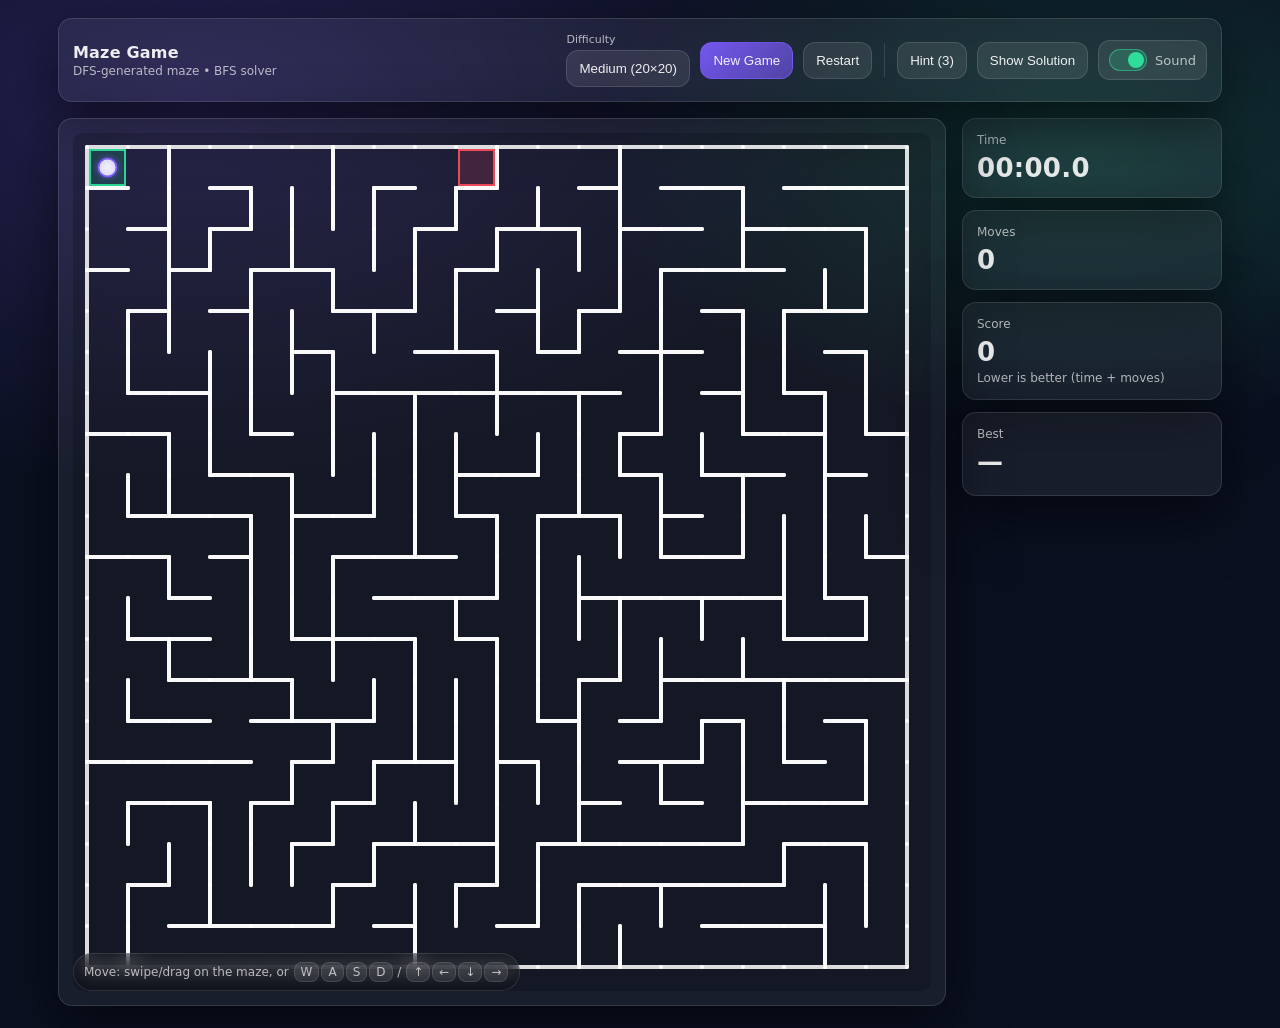
==== index.html @ 42cecdff "add new game" ====
﻿<!doctype html>
<html lang="en" data-theme="dark">
  <head>
    <meta charset="utf-8" />
    <meta name="viewport" content="width=device-width, initial-scale=1" />
    <title>Maze Game</title>
    <link rel="stylesheet" href="./css/styles.css" />
  </head>
  <body>
    <div class="app">
      <header class="topbar">
        <div class="brand">
          <div class="brand__title">Maze Game</div>
          <div class="brand__subtitle">DFS-generated maze • BFS solver</div>
        </div>

        <div class="controls" role="group" aria-label="Game controls">
          <label class="control">
            <span class="control__label">Difficulty</span>
            <select id="difficulty" class="select" aria-label="Difficulty">
              <option value="easy">Easy (10×10)</option>
              <option value="medium" selected>Medium (20×20)</option>
              <option value="hard">Hard (35×35)</option>
            </select>
          </label>

          <button id="newGame" class="btn btn--primary" type="button">New Game</button>
          <button id="restart" class="btn" type="button" title="Restart the same maze">Restart</button>

          <div class="divider" aria-hidden="true"></div>

          <button id="hint" class="btn" type="button">Hint (<span id="hintsLeft">3</span>)</button>
          <button id="solve" class="btn" type="button">Show Solution</button>
          <label class="toggle" title="Enable/disable sound">
            <input id="sound" type="checkbox" checked />
            <span class="toggle__ui"></span>
            <span class="toggle__label">Sound</span>
          </label>
        </div>
      </header>

      <main class="main">
        <section class="stage" aria-label="Maze canvas">
          <canvas id="canvas" class="canvas" width="800" height="800"></canvas>
          <div class="help">
            Move: swipe/drag on the maze, or <kbd>W</kbd><kbd>A</kbd><kbd>S</kbd><kbd>D</kbd> / <kbd>↑</kbd><kbd>←</kbd><kbd>↓</kbd><kbd>→</kbd>
          </div>
        </section>

        <aside class="hud" aria-label="Stats">
          <div class="card">
            <div class="card__label">Time</div>
            <div id="time" class="card__value">00:00.0</div>
          </div>
          <div class="card">
            <div class="card__label">Moves</div>
            <div id="moves" class="card__value">0</div>
          </div>
          <div class="card">
            <div class="card__label">Score</div>
            <div id="score" class="card__value">0</div>
            <div class="card__hint">Lower is better (time + moves)</div>
          </div>
          <div class="card">
            <div class="card__label">Best</div>
            <div id="best" class="card__value">—</div>
            <div id="bestMeta" class="card__hint"></div>
          </div>
        </aside>
      </main>
    </div>

    <div id="winOverlay" class="overlay" role="dialog" aria-modal="true" aria-labelledby="winTitle" hidden>
      <div class="modal">
        <div class="modal__header">
          <div id="winTitle" class="modal__title">You escaped!</div>
          <button id="closeWin" class="iconbtn" type="button" aria-label="Close">✕</button>
        </div>
        <div class="modal__body">
          <div id="winStats" class="winstats"></div>
          <div id="newBest" class="badge" hidden>New best score</div>
        </div>
        <div class="modal__footer">
          <button id="playAgain" class="btn btn--primary" type="button">New Game</button>
          <button id="restartWin" class="btn" type="button">Restart</button>
        </div>
      </div>
    </div>

    <script type="module" src="./js/game.js"></script>
  </body>
</html>
---- css/styles.css ----
﻿:root {
  --bg: #0b1020;
  --panel: rgba(255, 255, 255, 0.06);
  --panel-strong: rgba(255, 255, 255, 0.09);
  --text: rgba(255, 255, 255, 0.92);
  --muted: rgba(255, 255, 255, 0.68);
  --border: rgba(255, 255, 255, 0.12);
  --accent: #7c5cff;
  --accent2: #2ee59d;
  --danger: #ff4d5d;
  --shadow: 0 18px 60px rgba(0, 0, 0, 0.55);
  --radius: 14px;
  --radius-sm: 10px;
  --trans: 140ms ease;
}

html[data-theme="light"] {
  --bg: #f6f7fb;
  --panel: rgba(0, 0, 0, 0.05);
  --panel-strong: rgba(0, 0, 0, 0.07);
  --text: rgba(8, 12, 20, 0.94);
  --muted: rgba(8, 12, 20, 0.64);
  --border: rgba(8, 12, 20, 0.12);
  --shadow: 0 18px 60px rgba(0, 0, 0, 0.15);
}

*,
*::before,
*::after {
  box-sizing: border-box;
}

body {
  margin: 0;
  background: radial-gradient(1200px 700px at 15% 10%, rgba(124, 92, 255, 0.22), transparent 55%),
    radial-gradient(900px 500px at 85% 15%, rgba(46, 229, 157, 0.18), transparent 55%),
    var(--bg);
  color: var(--text);
  font-family: ui-sans-serif, system-ui, -apple-system, Segoe UI, Roboto, Helvetica, Arial, "Apple Color Emoji",
    "Segoe UI Emoji";
  min-height: 100vh;
}

.app {
  max-width: 1200px;
  margin: 0 auto;
  padding: 18px 18px 22px;
}

.topbar {
  display: flex;
  align-items: center;
  justify-content: space-between;
  gap: 18px;
  padding: 14px 14px;
  background: var(--panel);
  border: 1px solid var(--border);
  border-radius: var(--radius);
  box-shadow: var(--shadow);
  backdrop-filter: blur(10px);
}

.brand__title {
  font-weight: 700;
  letter-spacing: 0.2px;
}

.brand__subtitle {
  margin-top: 2px;
  font-size: 12px;
  color: var(--muted);
}

.controls {
  display: flex;
  flex-wrap: wrap;
  align-items: center;
  justify-content: flex-end;
  gap: 10px;
}

.divider {
  width: 1px;
  height: 34px;
  background: var(--border);
  margin: 0 2px;
}

.control {
  display: grid;
  gap: 4px;
}

.control__label {
  font-size: 11px;
  color: var(--muted);
}

.select {
  appearance: none;
  border: 1px solid var(--border);
  border-radius: 12px;
  padding: 10px 12px;
  background: var(--panel-strong);
  color: var(--text);
  outline: none;
  transition: transform var(--trans), border-color var(--trans), background var(--trans);
}

.select:hover {
  border-color: rgba(124, 92, 255, 0.45);
}

.btn {
  border: 1px solid var(--border);
  border-radius: 12px;
  padding: 10px 12px;
  background: var(--panel-strong);
  color: var(--text);
  cursor: pointer;
  transition: transform var(--trans), border-color var(--trans), background var(--trans);
  user-select: none;
}

.btn:hover {
  transform: translateY(-1px);
  border-color: rgba(124, 92, 255, 0.45);
}

.btn:active {
  transform: translateY(0px);
}

.btn--primary {
  background: linear-gradient(135deg, rgba(124, 92, 255, 0.92), rgba(124, 92, 255, 0.55));
  border-color: rgba(124, 92, 255, 0.6);
}

.iconbtn {
  width: 40px;
  height: 40px;
  border: 1px solid var(--border);
  border-radius: 12px;
  background: var(--panel-strong);
  color: var(--text);
  cursor: pointer;
}

.toggle {
  display: inline-flex;
  align-items: center;
  gap: 8px;
  padding: 8px 10px;
  border: 1px solid var(--border);
  border-radius: 12px;
  background: var(--panel-strong);
  cursor: pointer;
  user-select: none;
  transition: transform var(--trans), border-color var(--trans);
}

.toggle:hover {
  transform: translateY(-1px);
  border-color: rgba(124, 92, 255, 0.45);
}

.toggle input {
  display: none;
}

.toggle__ui {
  width: 38px;
  height: 22px;
  border-radius: 22px;
  position: relative;
  background: rgba(255, 255, 255, 0.14);
  border: 1px solid var(--border);
}

html[data-theme="light"] .toggle__ui {
  background: rgba(0, 0, 0, 0.1);
}

.toggle__ui::after {
  content: "";
  position: absolute;
  top: 50%;
  left: 3px;
  width: 16px;
  height: 16px;
  border-radius: 50%;
  transform: translateY(-50%);
  background: rgba(255, 255, 255, 0.9);
  transition: left var(--trans), background var(--trans);
}

html[data-theme="light"] .toggle__ui::after {
  background: rgba(0, 0, 0, 0.85);
}

.toggle input:checked + .toggle__ui {
  background: rgba(46, 229, 157, 0.18);
  border-color: rgba(46, 229, 157, 0.5);
}

.toggle input:checked + .toggle__ui::after {
  left: 18px;
  background: rgba(46, 229, 157, 0.95);
}

.toggle__label {
  font-size: 13px;
  color: var(--muted);
}

.main {
  display: grid;
  grid-template-columns: minmax(340px, 1fr) 260px;
  gap: 16px;
  margin-top: 16px;
}

.stage {
  position: relative;
  background: var(--panel);
  border: 1px solid var(--border);
  border-radius: var(--radius);
  box-shadow: var(--shadow);
  padding: 14px;
  min-height: 420px;
}

.canvas {
  touch-action: none;
  width: 100%;
  height: auto;
  min-height: 500px !important;
  display: block;
  border-radius: var(--radius-sm);
  background: rgba(0, 0, 0, 0.18);
}

html[data-theme="light"] .canvas {
  background: rgba(0, 0, 0, 0.06);
}

.help {
  position: absolute;
  left: 14px;
  bottom: 14px;
  color: var(--muted);
  font-size: 12px;
  background: rgba(0, 0, 0, 0.22);
  border: 1px solid var(--border);
  padding: 8px 10px;
  border-radius: 999px;
  backdrop-filter: blur(10px);
}

html[data-theme="light"] .help {
  background: rgba(255, 255, 255, 0.6);
}

kbd {
  font: inherit;
  display: inline-block;
  padding: 2px 6px;
  margin: 0 1px;
  border-radius: 8px;
  border: 1px solid var(--border);
  background: var(--panel-strong);
}

.hud {
  display: grid;
  gap: 12px;
  align-content: start;
}

.card {
  padding: 14px 14px;
  border-radius: var(--radius);
  border: 1px solid var(--border);
  background: var(--panel);
  box-shadow: var(--shadow);
}

.card__label {
  color: var(--muted);
  font-size: 12px;
}

.card__value {
  font-size: 26px;
  margin-top: 6px;
  font-weight: 700;
  letter-spacing: 0.3px;
}

.card__hint {
  margin-top: 4px;
  color: var(--muted);
  font-size: 12px;
}


.overlay {
  position: fixed;
  inset: 0;
  z-index: 9999;
  display: grid;
  place-items: center;
  background: rgba(0, 0, 0, 0.55);
  padding: 18px;
}

.overlay[hidden] {
  display: none !important;
}

.modal {
  width: min(560px, 92vw);
  border-radius: 18px;
  border: 1px solid var(--border);
  background: color-mix(in srgb, var(--bg) 75%, transparent);
  box-shadow: var(--shadow);
  backdrop-filter: blur(14px);
  overflow: hidden;
}

.modal__header,
.modal__footer {
  display: flex;
  align-items: center;
  justify-content: space-between;
  gap: 10px;
  padding: 14px 14px;
  background: var(--panel);
  border-bottom: 1px solid var(--border);
}

.modal__footer {
  border-top: 1px solid var(--border);
  border-bottom: none;
}

.modal__title {
  font-size: 18px;
  font-weight: 800;
}

.modal__body {
  padding: 14px 14px 16px;
}

.winstats {
  display: grid;
  grid-template-columns: 1fr 1fr;
  gap: 12px;
}

.badge {
  display: inline-block;
  margin-top: 12px;
  padding: 8px 10px;
  border-radius: 999px;
  border: 1px solid rgba(46, 229, 157, 0.45);
  background: rgba(46, 229, 157, 0.12);
  color: rgba(46, 229, 157, 0.95);
  font-weight: 700;
  font-size: 12px;
}

@media (max-width: 980px) {
  .main {
    grid-template-columns: 1fr;
  }
  .hud {
    grid-template-columns: 1fr 1fr;
  }
}

@media (max-width: 980px) {
  .stage {
    min-height: 60vh;
  }
  .canvas {
    min-height: 60vh !important;
  }
}

@media (max-width: 560px) {
  .topbar {
    flex-direction: column;
    align-items: stretch;
    padding: 12px;
  }
  .app {
    padding: 12px;
  }
  .stage {
    padding: 8px;
  }
  .controls {
    justify-content: flex-start;
    gap: 8px;
    flex-wrap: wrap;
  }
  .hud {
    grid-template-columns: 1fr;
  }
  .help {
    position: static;
    margin-top: 10px;
    border-radius: 12px;
    font-size: 11px;
  }
  .btn, .select {
    padding: 8px 10px;
    font-size: 14px;
  }
}
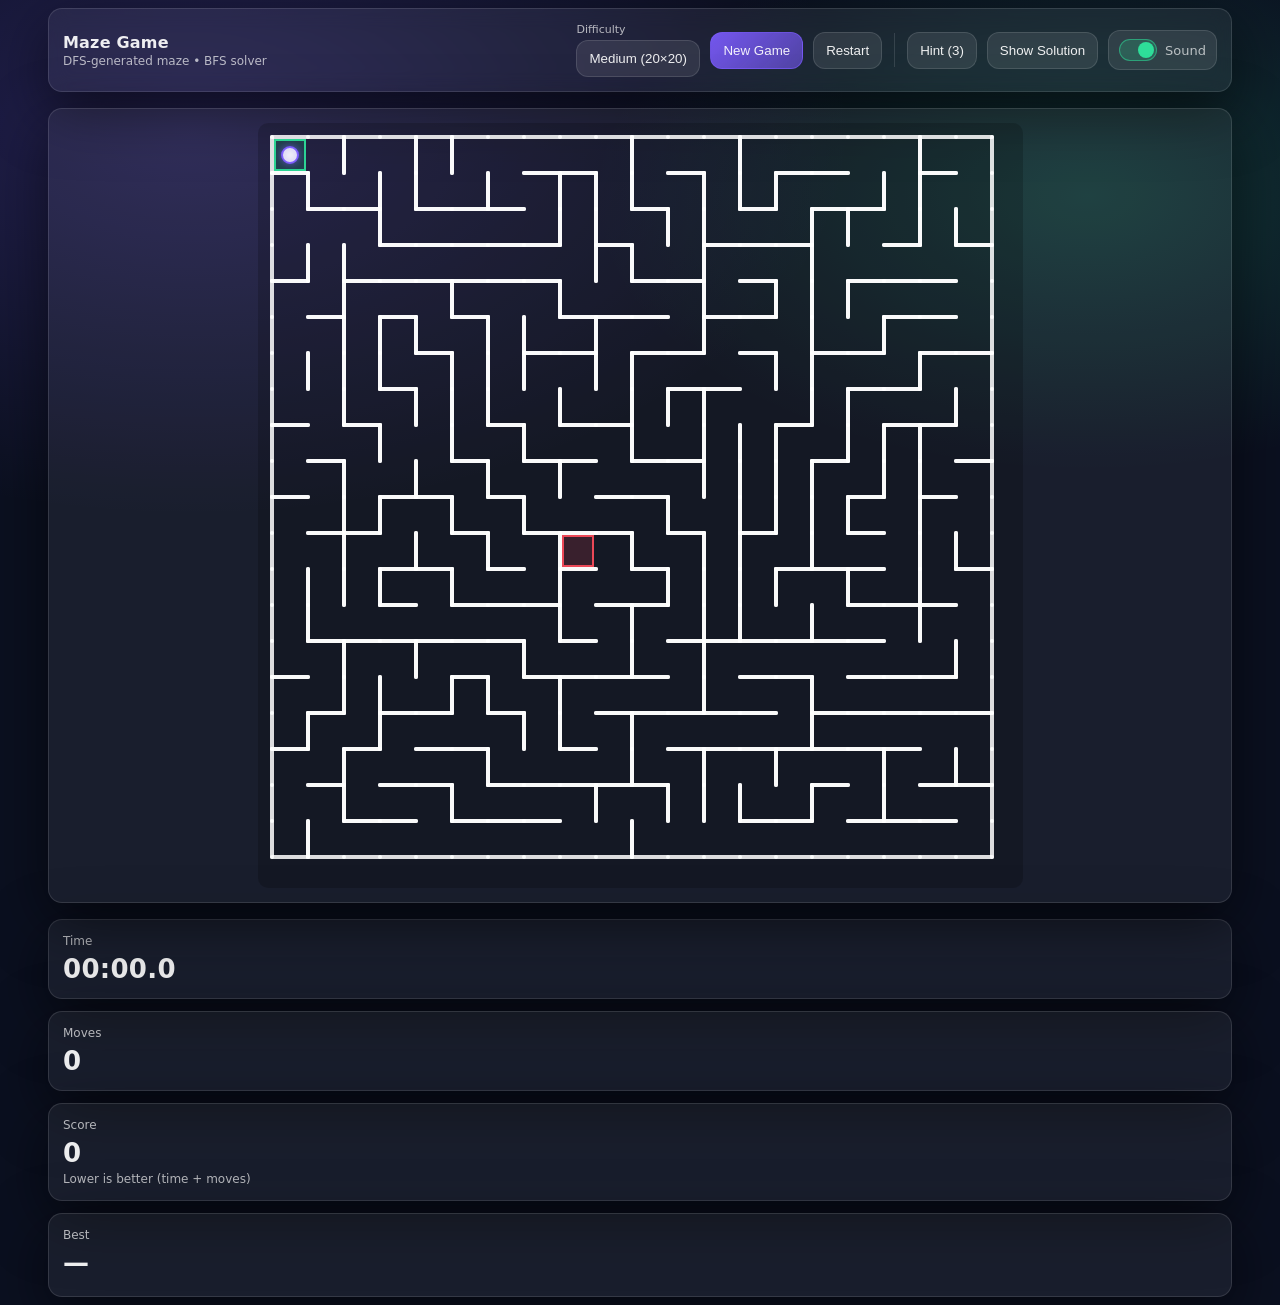
==== commit de257fa3: "make mobile responsive" ====
--- a/index.html
+++ b/index.html
@@ -41,10 +41,10 @@
 
       <main class="main">
         <section class="stage" aria-label="Maze canvas">
-          <canvas id="canvas" class="canvas" width="800" height="800"></canvas>
-          <div class="help">
+          <canvas id="canvas" class="canvas"></canvas>
+          <!-- <div class="help">
             Move: swipe/drag on the maze, or <kbd>W</kbd><kbd>A</kbd><kbd>S</kbd><kbd>D</kbd> / <kbd>↑</kbd><kbd>←</kbd><kbd>↓</kbd><kbd>→</kbd>
-          </div>
+          </div> -->
         </section>
 
         <aside class="hud" aria-label="Stats">
--- a/css/styles.css
+++ b/css/styles.css
@@ -39,12 +39,17 @@
   font-family: ui-sans-serif, system-ui, -apple-system, Segoe UI, Roboto, Helvetica, Arial, "Apple Color Emoji",
     "Segoe UI Emoji";
   min-height: 100vh;
+  min-height: 100dvh;
 }
 
 .app {
   max-width: 1200px;
   margin: 0 auto;
-  padding: 18px 18px 22px;
+  padding: 8px;
+  min-height: 100vh;
+  min-height: 100dvh;
+  display: flex;
+  flex-direction: column;
 }
 
 .topbar {
@@ -214,10 +219,12 @@
 }
 
 .main {
-  display: grid;
-  grid-template-columns: minmax(340px, 1fr) 260px;
+  flex: 1;
+  display: flex;
+  flex-direction: column;
   gap: 16px;
   margin-top: 16px;
+  min-height: 0;
 }
 
 .stage {
@@ -226,15 +233,21 @@
   border: 1px solid var(--border);
   border-radius: var(--radius);
   box-shadow: var(--shadow);
-  padding: 14px;
-  min-height: 420px;
+  padding: clamp(4px, 2vw, 14px);
+  min-height: 0;
+  display: flex;
+  flex-direction: column;
+  overflow: hidden;
 }
 
 .canvas {
   touch-action: none;
-  width: 100%;
+  width: min(100%, 85vh);
+  aspect-ratio: 1 / 1;
   height: auto;
-  min-height: 500px !important;
+  flex: 0 0 auto;
+  max-width: 100%;
+  margin: 0 auto;
   display: block;
   border-radius: var(--radius-sm);
   background: rgba(0, 0, 0, 0.18);
@@ -381,25 +394,32 @@
 }
 
 @media (max-width: 980px) {
-  .stage {
-    min-height: 60vh;
-  }
-  .canvas {
-    min-height: 60vh !important;
-  }
+  /* Let the maze canvas size itself (square) without forcing extra vertical space. */
 }
 
 @media (max-width: 560px) {
   .topbar {
     flex-direction: column;
     align-items: stretch;
-    padding: 12px;
+    gap: 10px;
+    padding: 10px;
+  }
+  .brand__subtitle {
+    display: none;
   }
   .app {
-    padding: 12px;
+    padding: 10px;
+    min-height: 100dvh;
+  }
+  .main {
+    gap: 12px;
+    margin-top: 12px;
   }
   .stage {
     padding: 8px;
+  }
+  .canvas {
+    width: min(100%, 42vh);
   }
   .controls {
     justify-content: flex-start;
@@ -407,7 +427,17 @@
     flex-wrap: wrap;
   }
   .hud {
-    grid-template-columns: 1fr;
+    grid-template-columns: 1fr 1fr;
+    gap: 10px;
+  }
+  .card {
+    padding: 10px 10px;
+  }
+  .card__value {
+    font-size: 20px;
+  }
+  .card__hint {
+    display: none;
   }
   .help {
     position: static;
@@ -415,12 +445,19 @@
     border-radius: 12px;
     font-size: 11px;
   }
-  .btn, .select {
+  .btn,
+  .select {
     padding: 8px 10px;
     font-size: 14px;
   }
 }
 
-
-
-
+@media (max-width: 360px) {
+  .hud {
+    grid-template-columns: 1fr;
+  }
+}
+
+
+
+
